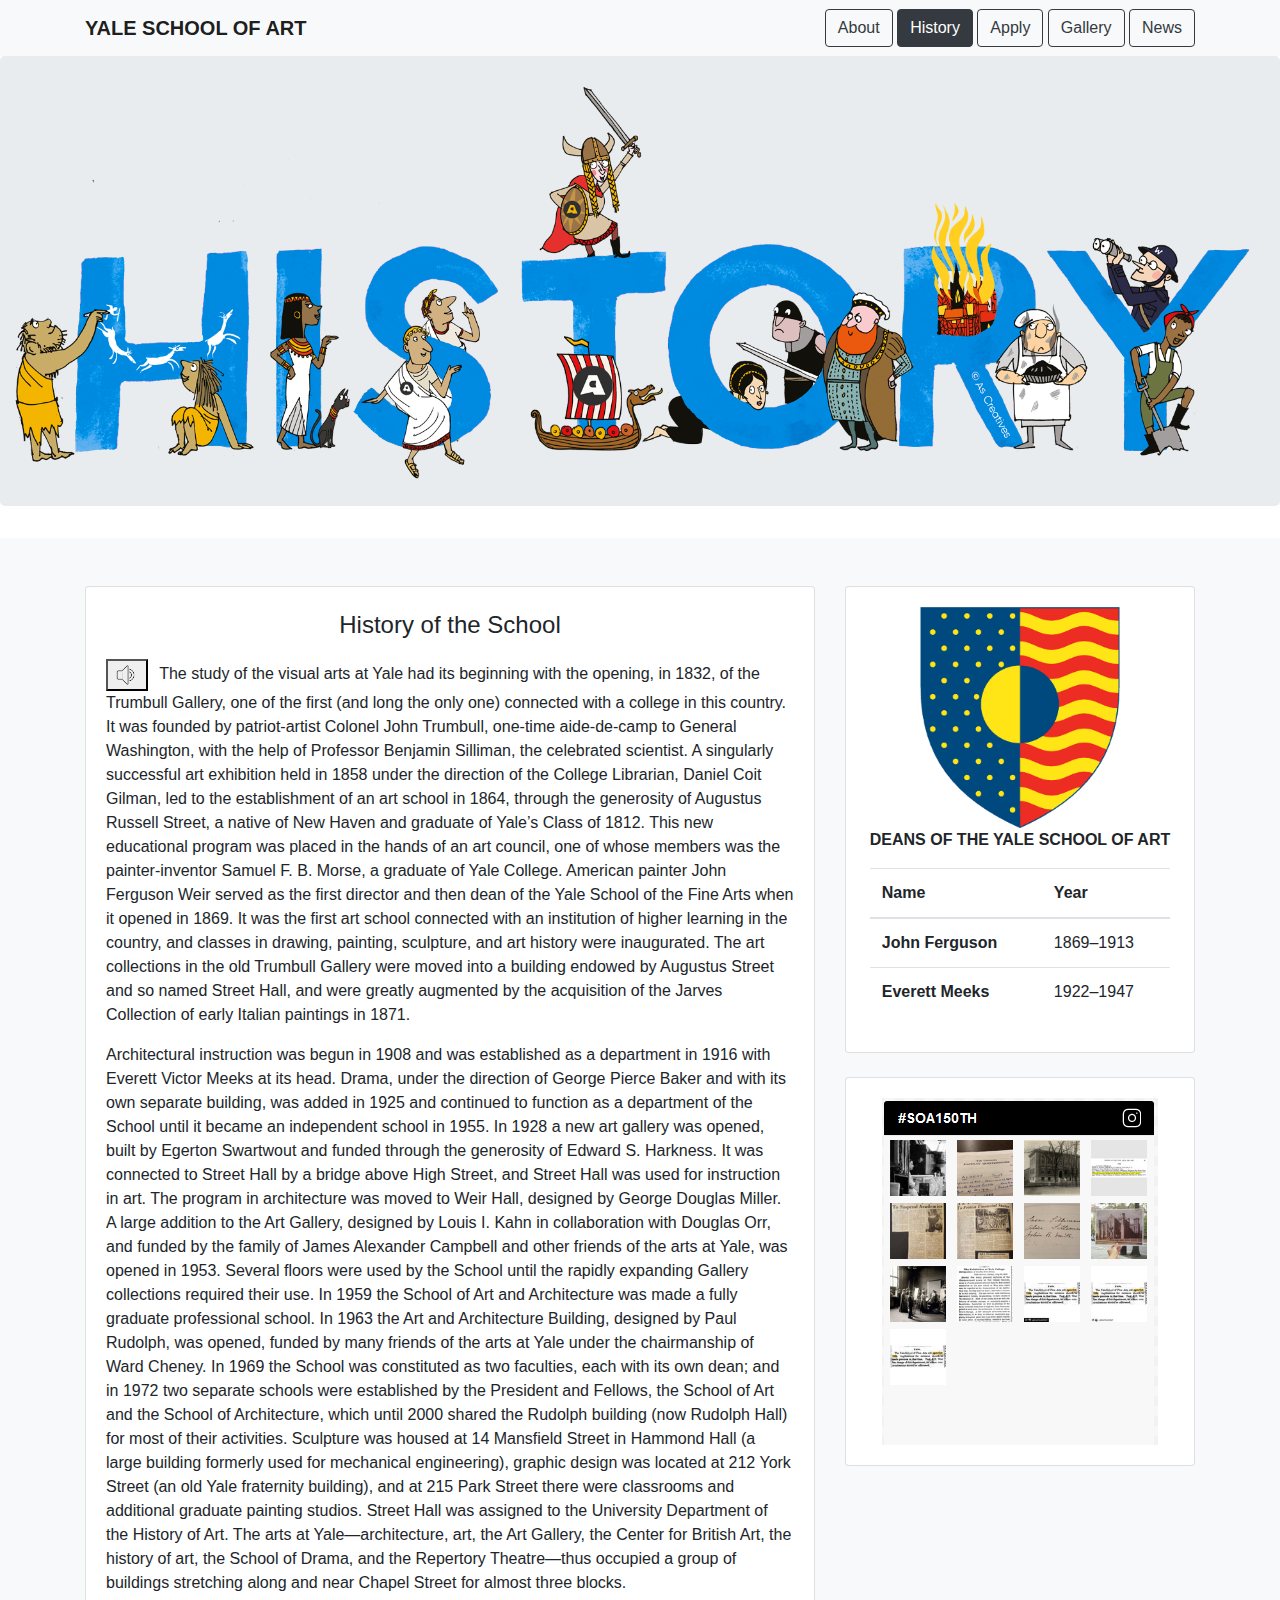
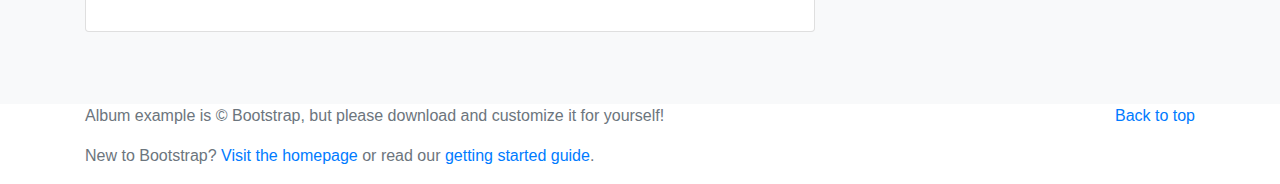
==== history/index.html @ f944ecb7 "voice added to history" ====
<!doctype html>
<html lang="en">
  <head>
    <meta charset="utf-8">
    <meta name="viewport" content="width=device-width, initial-scale=1, shrink-to-fit=no">
    <meta name="description" content="">
    <meta name="author" content="">

    <title>History - YALE School of Art</title>

    <!-- Bootstrap core CSS -->
      <script src="https://ajax.googleapis.com/ajax/libs/jquery/3.5.1/jquery.min.js"></script>
      <script src="./js/articulate.min.js"></script>
    <link href="./css/bootstrap.min.css" rel="stylesheet">

    <!-- Custom styles for this template -->
    <link href="./css/styles.css" rel="stylesheet">
  </head>
  <body>
    <header>
      <div class="navbar navbar-light bg-light box-shadow">
        <div class="container d-flex justify-content-between">
          <a href="#" class="navbar-brand d-flex align-items-center">
            <strong>YALE SCHOOL OF ART</strong>
          </a>
            <div>
                <a href=".././about.php" onclick="stop()" >
                    <button class="btn btn-outline-dark">About</button>
                </a>
                <a href="index.php" onclick="stop()" >
                    <button class="btn btn-outline-dark active">History</button>
                </a>
                <a href=".././apply.html" onclick="stop()" >
                    <button class="btn btn-outline-dark">Apply</button>
                </a>
                <a href=".././gallery.html">
                    <button class="btn btn-outline-dark">Gallery</button>
                </a>
                <a href=".././news/index.php" >
                    <button class="btn btn-outline-dark">News</button>
                </a>
            </div>
        </div>
      </div>
    </header>

    <main role="main">

      <section class="jumbotron text-center history-bg" style="background-image:url(images/history.png)">
        <div class="container">
          <div class="wrapper">
          </div>
        </div>
      </section>

      <div class="album py-5 bg-light">
        <div class="container">

          <div class="row">
            <div class='col-md-8'>
              <div class='card mb-4 box-shadow'>
                <div class='card-body'>
                  <p class='card-text' style="text-align: center">
                      History of the School
                  </p>
                  <div class='align-items-center'>
                      <p id="information"><button style='margin-right: 7px;' onclick='speak()'><img style='width: 26px;' src='./images/noise.png'></button>
                          The study of the visual arts at Yale had its beginning with the opening, in 1832, of the Trumbull Gallery, one of the first (and long the only one) connected with a college in this country. It was founded by patriot-artist Colonel John Trumbull, one-time aide-de-camp to General Washington, with the help of Professor Benjamin Silliman, the celebrated scientist. A singularly successful art exhibition held in 1858 under the direction of the College Librarian, Daniel Coit Gilman, led to the establishment of an art school in 1864, through the generosity of Augustus Russell Street, a native of New Haven and graduate of Yale’s Class of 1812. This new educational program was placed in the hands of an art council, one of whose members was the painter-inventor Samuel F. B. Morse, a graduate of Yale College. American painter John Ferguson Weir served as the first director and then dean of the Yale School of the Fine Arts when it opened in 1869. It was the first art school connected with an institution of higher learning in the country, and classes in drawing, painting, sculpture, and art history were inaugurated. The art collections in the old Trumbull Gallery were moved into a building endowed by Augustus Street and so named Street Hall, and were greatly augmented by the acquisition of the Jarves Collection of early Italian paintings in 1871.
                      </p>
                      <p>
                          Architectural instruction was begun in 1908 and was established as a department in 1916 with Everett Victor Meeks at its head. Drama, under the direction of George Pierce Baker and with its own separate building, was added in 1925 and continued to function as a department of the School until it became an independent school in 1955. In 1928 a new art gallery was opened, built by Egerton Swartwout and funded through the generosity of Edward S. Harkness. It was connected to Street Hall by a bridge above High Street, and Street Hall was used for instruction in art. The program in architecture was moved to Weir Hall, designed by George Douglas Miller. A large addition to the Art Gallery, designed by Louis I. Kahn in collaboration with Douglas Orr, and funded by the family of James Alexander Campbell and other friends of the arts at Yale, was opened in 1953. Several ﬂoors were used by the School until the rapidly expanding Gallery collections required their use. In 1959 the School of Art and Architecture was made a fully graduate professional school. In 1963 the Art and Architecture Building, designed by Paul Rudolph, was opened, funded by many friends of the arts at Yale under the chairmanship of Ward Cheney. In 1969 the School was constituted as two faculties, each with its own dean; and in 1972 two separate schools were established by the President and Fellows, the School of Art and the School of Architecture, which until 2000 shared the Rudolph building (now Rudolph Hall) for most of their activities. Sculpture was housed at 14 Mansfield Street in Hammond Hall (a large building formerly used for mechanical engineering), graphic design was located at 212 York Street (an old Yale fraternity building), and at 215 Park Street there were classrooms and additional graduate painting studios. Street Hall was assigned to the University Department of the History of Art. The arts at Yale—architecture, art, the Art Gallery, the Center for British Art, the history of art, the School of Drama, and the Repertory Theatre—thus occupied a group of buildings stretching along and near Chapel Street for almost three blocks.
                      </p>
                      <script>
                      function speak(){
                          $('#information').articulate('speak');
                      };
                      function stop(){
                          $().articulate('stop');
                      }
                  </script>
                  </div>
                </div>
              </div>
            </div>

            <div class="col-md-4">
                <div class='card mb-4 box-shadow'>
                    <div class='card-body' style="margin: 0 auto;">
                        <div class="d-flex justify-content-center">
                            <img src="images/Yale_School_of_Art.png" style="width: 200px"></div>
                        <p> <strong>DEANS OF THE YALE SCHOOL OF ART
                            </strong> </p>
                        <div>
                            <table class="table">
                                <thead>
                                <tr>
                                    <th scope="col">Name</th>
                                    <th scope="col">Year</th>
                                </tr>
                                </thead>
                                <tbody>
                                <tr>
                                    <th scope="row">John Ferguson
                                    </th>
                                    <td>1869–1913</td>
                                </tr>
                                <tr>
                                    <th scope="row">Everett Meeks</th>
                                    <td>1922–1947</td>
                                </tr>
                                </tbody>
                            </table>
                        </div>
                    </div>
                </div>
                <div class='card mb-4 box-shadow'>
                    <div class='card-body' style="margin: 0 auto;">
                        <div class="d-flex justify-content-center">
                            <img src="images/insta.PNG">
                        </div>
                    </div>
                </div>
            </div>
          </div>
        </div>
      </div>

    </main>

    <footer class="text-muted">
      <div class="container">
        <p class="float-right">
          <a href="#">Back to top</a>
        </p>
        <p>Album example is &copy; Bootstrap, but please download and customize it for yourself!</p>
        <p>New to Bootstrap? <a href="../../">Visit the homepage</a> or read our <a href="../../getting-started/">getting started guide</a>.</p>
      </div>
    </footer>

    <!-- Bootstrap core JavaScript
    ================================================== -->
    <!-- Placed at the end of the document so the pages load faster -->
    <script src="https://code.jquery.com/jquery-3.2.1.slim.min.js" integrity="sha384-KJ3o2DKtIkvYIK3UENzmM7KCkRr/rE9/Qpg6aAZGJwFDMVNA/GpGFF93hXpG5KkN" crossorigin="anonymous"></script>
    <script>window.jQuery || document.write('<script src="../../assets/js/vendor/jquery-slim.min.js"><\/script>')</script>
    <script src="./js/vendor/popper.min.js"></script>
    <script src="./js/bootstrap.js"></script>
    <script src="./js/vendor/holder.min.js"></script>
    <script src="https://ajax.googleapis.com/ajax/libs/jquery/3.5.1/jquery.min.js"></script>
    <script src="./js/articulate.min.js"></script>
  </body>
</html>
---- history/css/styles.css ----
.wrapper{
    display: grid;
    grid-gap: 10px;
    grid-template-areas: "Block1 Block2";
}
.block-1{
    grid-area: Block1;
    margin: auto;
    background-color: white;
}
.block-2{
    grid-area: Block2;
    background-color: #f8f9fa;
    padding: 20px;
    border: #e8e7e6 2px solid;
    width: 300px;
    margin: 0 auto;

}
a:hover {
    text-decoration: none;
}
@media (max-width: 768px){
    .wrapper{
        grid-template-areas: "Block1""Block2";
    }
    .block-1{
        grid-area: Block1;
    }
    .block-2{
        grid-area: Block2;
    }
}
.card a{
    color: #696b6d !important;
    text-decoration:none !important;
}
.blocks{
    padding-top: 10px;
    display: grid;
    grid-gap: 10px;
    grid-template-areas: "Block-1""Block-2";
}
.inputEmail{
    grid-area: Block-1;
}
.newsBtn{
    grid-area: Block-2;
}

.card-img-top {
    object-fit: cover;
    height: 300px;
}

.card-text{
    font-size: x-large;
    font-weight: 500;
}
.bg-dark-new{
    background-color: #343a4085 !important;
}

.history-bg{
    height: 450px;
    background-size: contain;
    background-repeat: no-repeat;
    background-position: center;
}
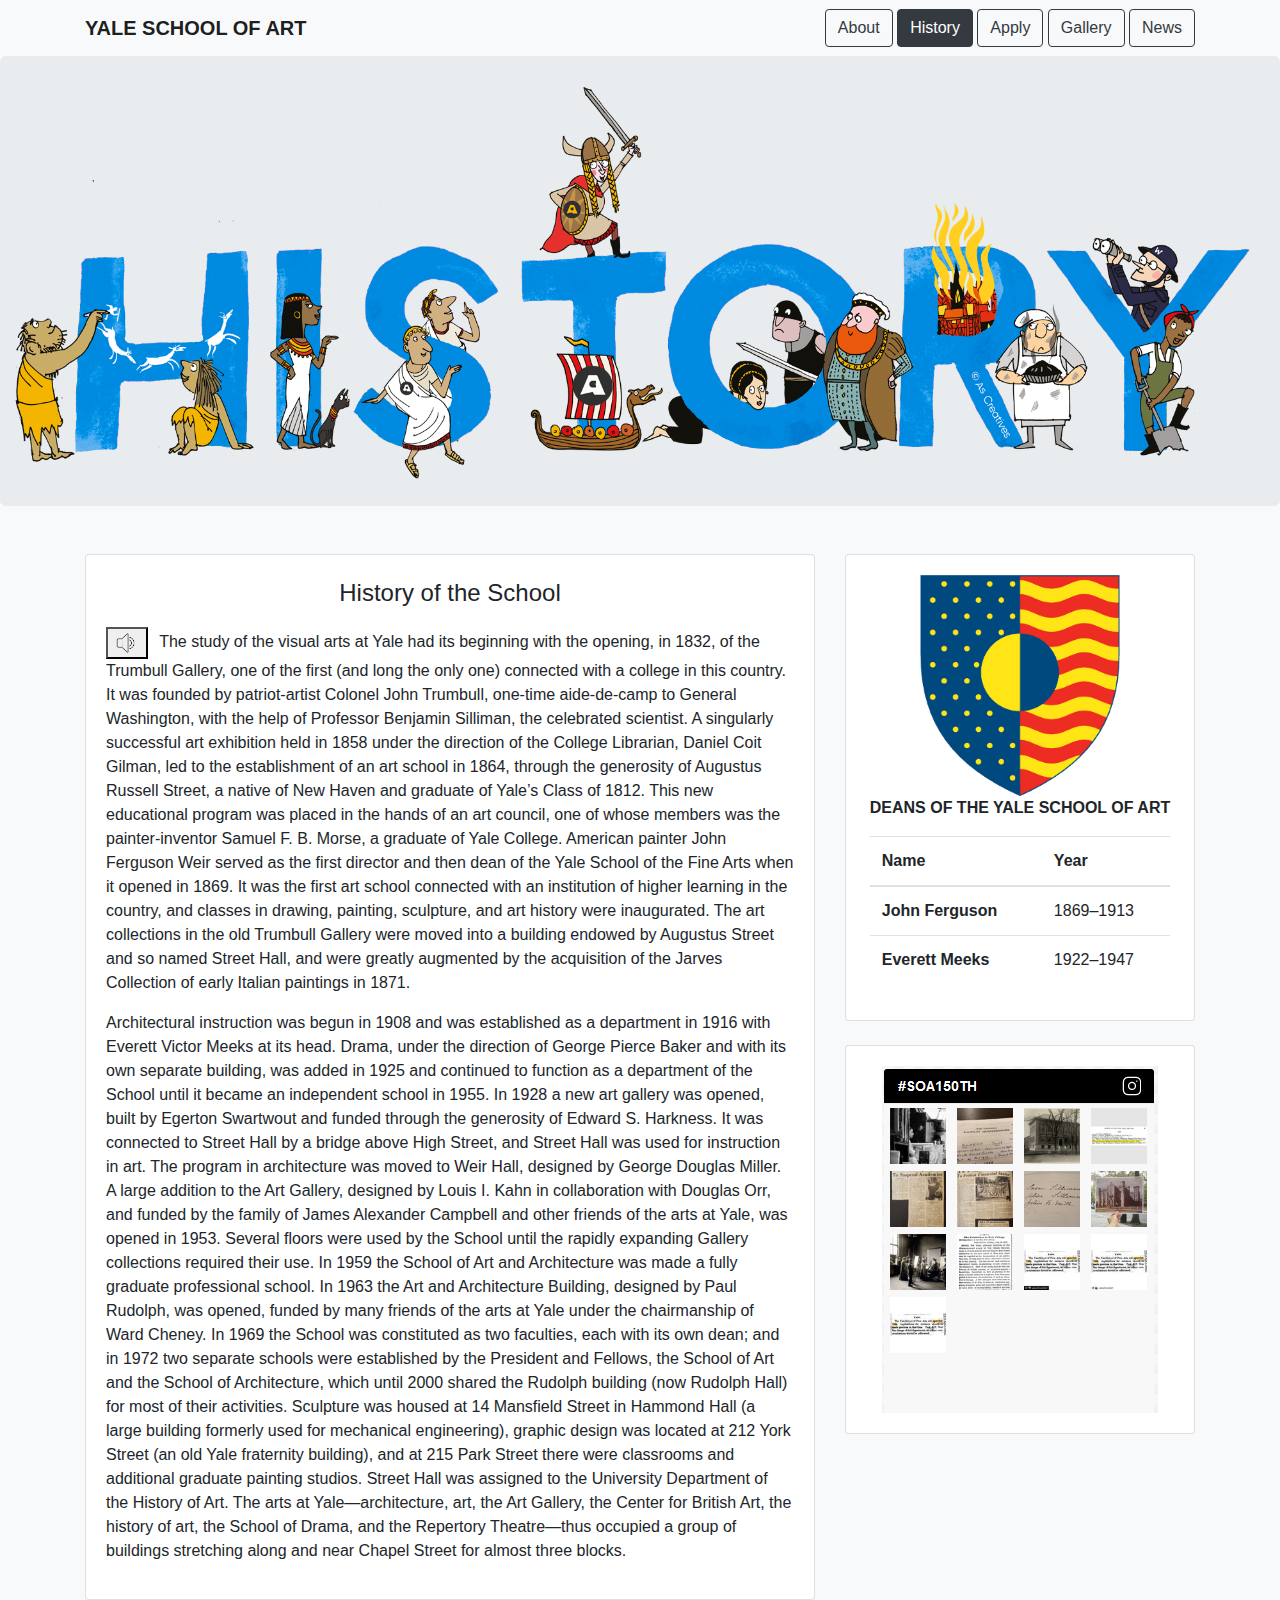
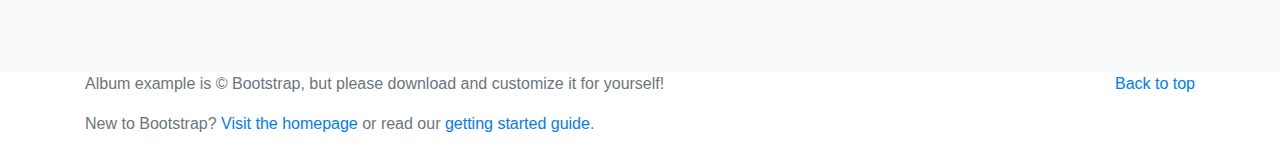
==== commit ea78e4dc: "summer added" ====
--- a/history/index.html
+++ b/history/index.html
@@ -46,7 +46,7 @@
 
     <main role="main">
 
-      <section class="jumbotron text-center history-bg" style="background-image:url(images/history.png)">
+      <section class="jumbotron text-center history-bg" style="background-image:url(images/history.png);margin-bottom: 0;">
         <div class="container">
           <div class="wrapper">
           </div>
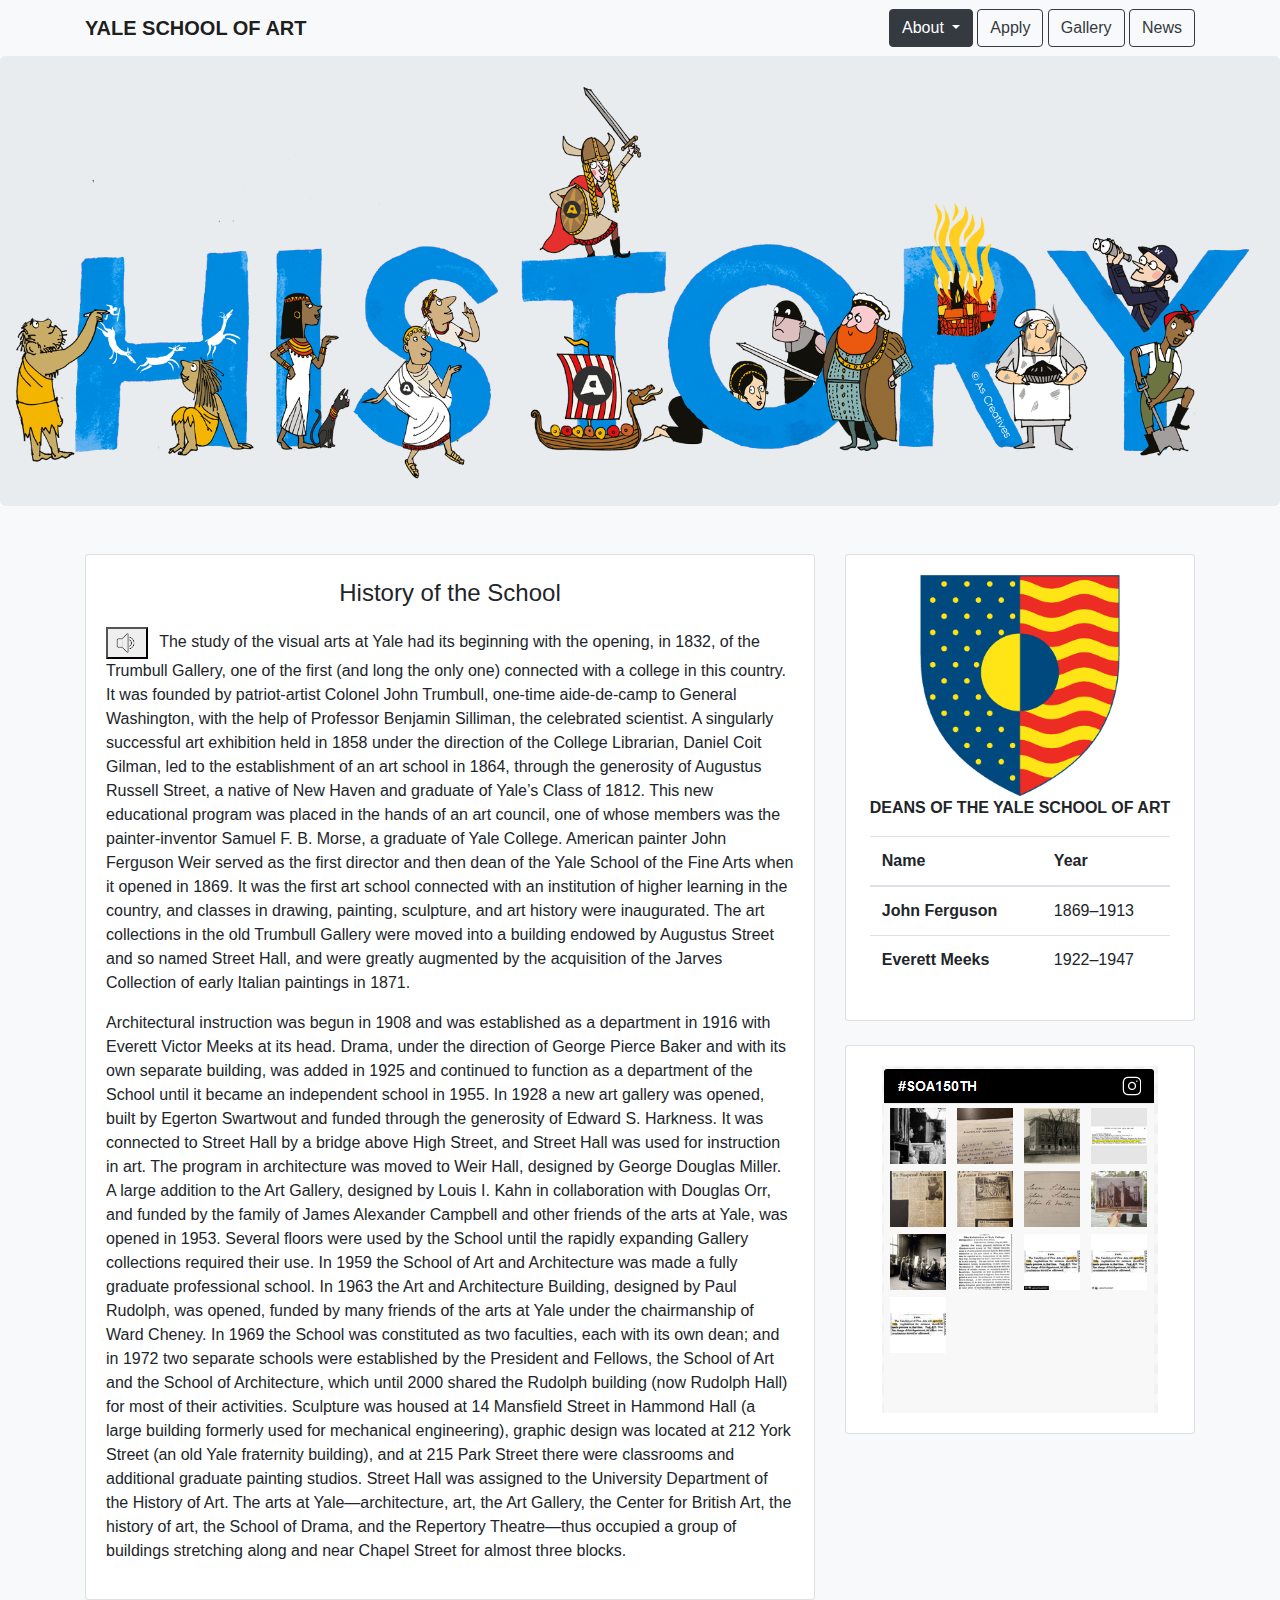
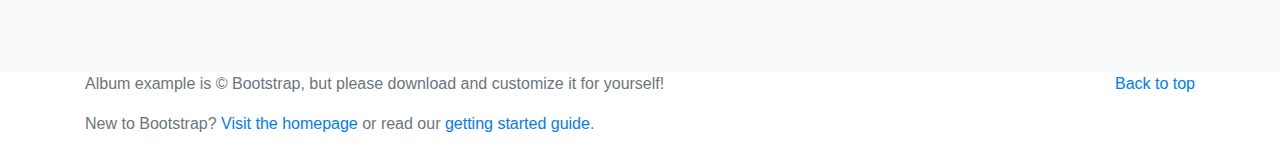
==== commit c9103f7d: "nav update" ====
--- a/history/index.html
+++ b/history/index.html
@@ -23,13 +23,27 @@
           <a href="#" class="navbar-brand d-flex align-items-center">
             <strong>YALE SCHOOL OF ART</strong>
           </a>
-            <div>
-                <a href=".././about.php" onclick="stop()" >
-                    <button class="btn btn-outline-dark">About</button>
-                </a>
-                <a href="index.php" onclick="stop()" >
-                    <button class="btn btn-outline-dark active">History</button>
-                </a>
+            <div class="dropdown" style="margin-right: 4px; margin-left: auto">
+                <button class="btn btn-outline-dark dropdown-toggle active" type="button" id="dropdownMenuButton" data-toggle="dropdown" aria-haspopup="true" aria-expanded="false">
+                    About
+                </button>
+                <div class="dropdown-menu" aria-labelledby="dropdownMenuButton">
+                    <a href=".././about.php" class="dropdown-item" onclick="stop()" >
+                        About
+                    </a>
+                    <a href="../../history/" class="dropdown-item" onclick="stop()" >
+                        History
+                    </a>
+                    <a href="../about/summer/" class="dropdown-item" onclick="stop()" >
+                        Summer Programme
+                    </a>
+                    <a href="../support/" class="dropdown-item" onclick="stop()" >
+                        Support the school
+                    </a>
+                </div>
+            </div>
+            <div style="margin-left: 0;margin-right: 0">
+
                 <a href=".././apply.html" onclick="stop()" >
                     <button class="btn btn-outline-dark">Apply</button>
                 </a>
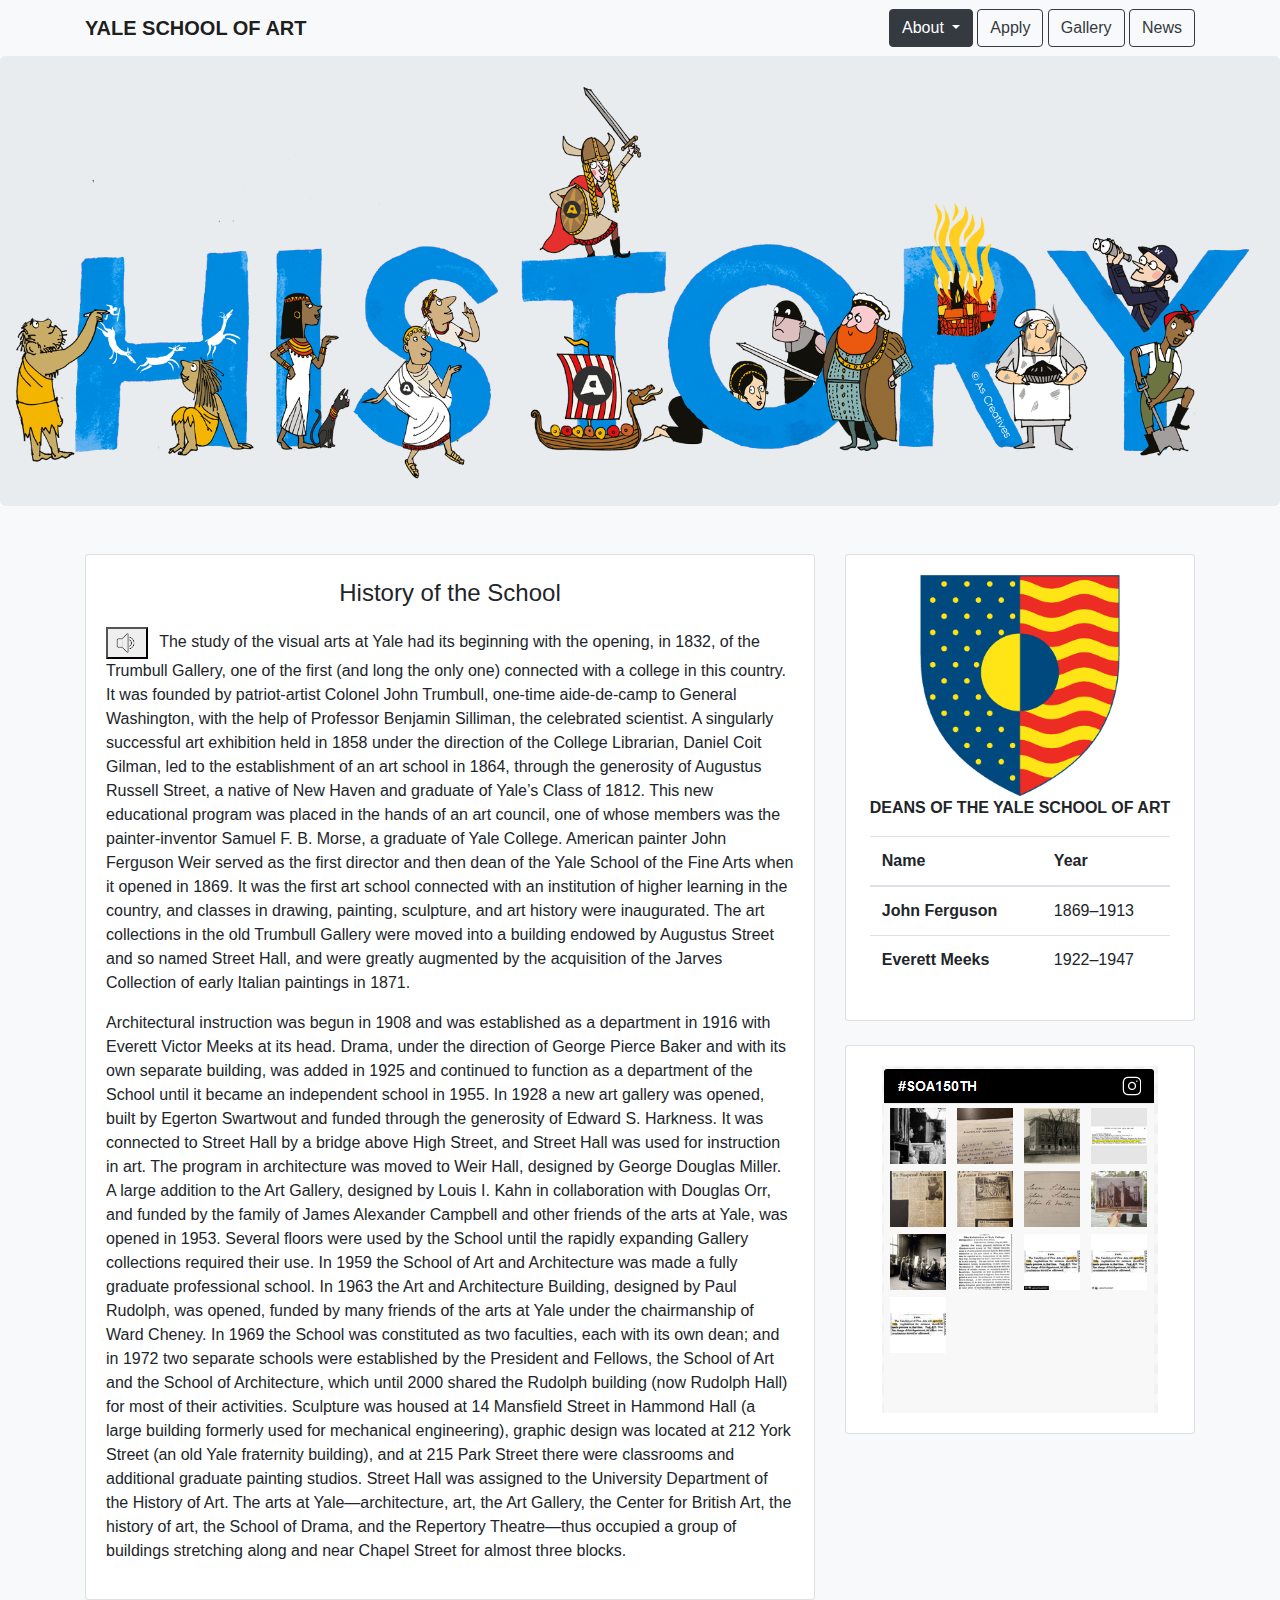
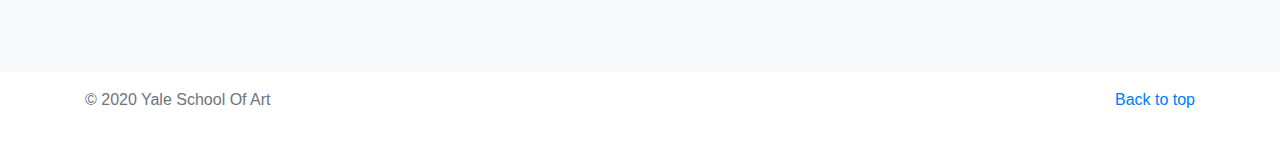
==== commit b933cb47: "php to html" ====
--- a/history/index.html
+++ b/history/index.html
@@ -31,13 +31,13 @@
                     <a href=".././about.php" class="dropdown-item" onclick="stop()" >
                         About
                     </a>
-                    <a href="../../history/" class="dropdown-item" onclick="stop()" >
+                    <a href="index.html" class="dropdown-item" onclick="stop()" >
                         History
                     </a>
-                    <a href="../about/summer/" class="dropdown-item" onclick="stop()" >
+                    <a href="../about/summer/index.html" class="dropdown-item" onclick="stop()" >
                         Summer Programme
                     </a>
-                    <a href="../support/" class="dropdown-item" onclick="stop()" >
+                    <a href="../support/index.html" class="dropdown-item" onclick="stop()" >
                         Support the school
                     </a>
                 </div>
@@ -141,13 +141,12 @@
 
     </main>
 
-    <footer class="text-muted">
+    <footer class="text-muted p-3">
       <div class="container">
         <p class="float-right">
           <a href="#">Back to top</a>
         </p>
-        <p>Album example is &copy; Bootstrap, but please download and customize it for yourself!</p>
-        <p>New to Bootstrap? <a href="../../">Visit the homepage</a> or read our <a href="../../getting-started/">getting started guide</a>.</p>
+          <p>© 2020 Yale School Of Art</p>
       </div>
     </footer>
 
